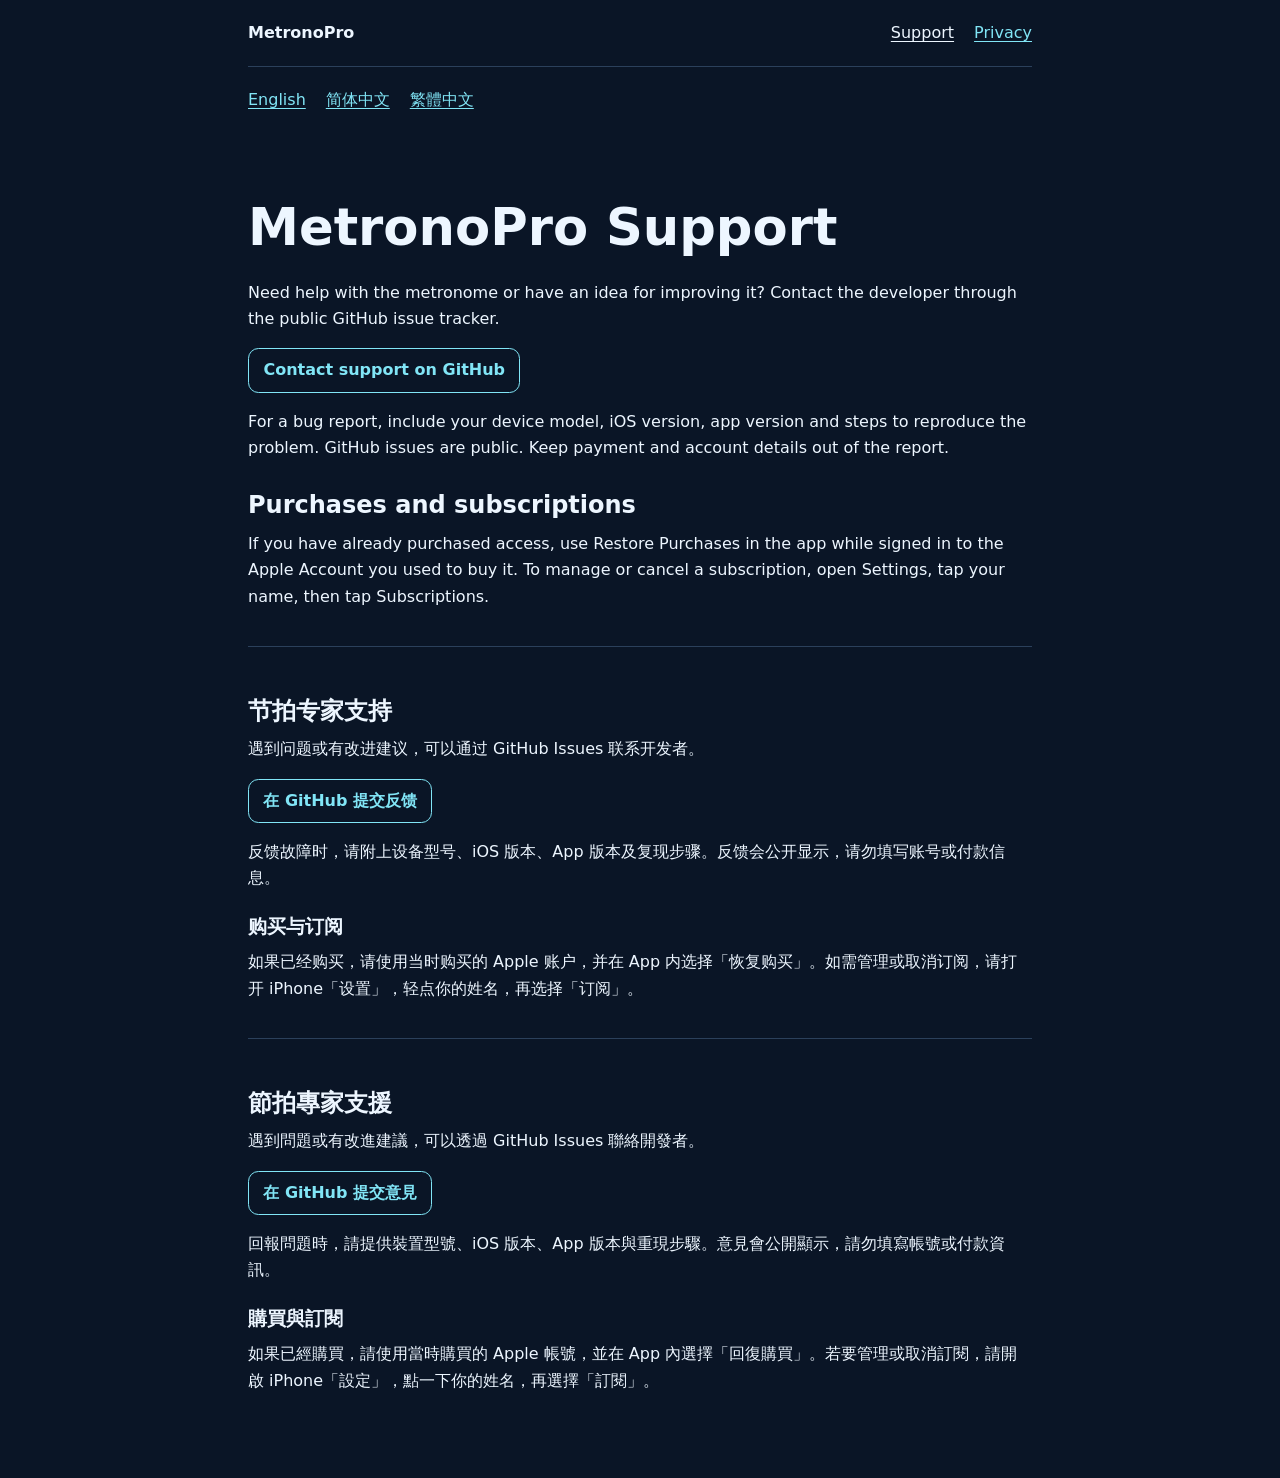
==== index.html @ d9d891e8 "Add MetronoPro support and privacy pages" ====
﻿<!doctype html>
<html lang="en">
<head>
  <meta charset="utf-8">
  <meta name="viewport" content="width=device-width, initial-scale=1">
  <meta name="description" content="Get help with MetronoPro and report an issue.">
  <title>MetronoPro Support</title>
  <link rel="stylesheet" href="style.css">
</head>
<body>
<header>
  <a class="brand" href="./">MetronoPro</a>
  <nav aria-label="Site"><a aria-current="page" href="./">Support</a><a href="privacy/">Privacy</a></nav>
</header>
<main>
  <nav class="languages" aria-label="Language">
    <a href="#english" lang="en">English</a><a href="#simplified" lang="zh-Hans">简体中文</a><a href="#traditional" lang="zh-Hant">繁體中文</a>
  </nav>
  <section id="english">
    <h1>MetronoPro Support</h1>
    <p>Need help with the metronome or have an idea for improving it? Contact the developer through the public GitHub issue tracker.</p>
    <p><a class="action" href="https://github.com/codeage/metronopro-support/issues/new">Contact support on GitHub</a></p>
    <p>For a bug report, include your device model, iOS version, app version and steps to reproduce the problem. GitHub issues are public. Keep payment and account details out of the report.</p>
    <h2>Purchases and subscriptions</h2>
    <p>If you have already purchased access, use Restore Purchases in the app while signed in to the Apple Account you used to buy it. To manage or cancel a subscription, open Settings, tap your name, then tap Subscriptions.</p>
  </section>
  <section id="simplified" lang="zh-Hans">
    <h2>节拍专家支持</h2>
    <p>遇到问题或有改进建议，可以通过 GitHub Issues 联系开发者。</p>
    <p><a class="action" href="https://github.com/codeage/metronopro-support/issues/new">在 GitHub 提交反馈</a></p>
    <p>反馈故障时，请附上设备型号、iOS 版本、App 版本及复现步骤。反馈会公开显示，请勿填写账号或付款信息。</p>
    <h3>购买与订阅</h3>
    <p>如果已经购买，请使用当时购买的 Apple 账户，并在 App 内选择「恢复购买」。如需管理或取消订阅，请打开 iPhone「设置」，轻点你的姓名，再选择「订阅」。</p>
  </section>
  <section id="traditional" lang="zh-Hant">
    <h2>節拍專家支援</h2>
    <p>遇到問題或有改進建議，可以透過 GitHub Issues 聯絡開發者。</p>
    <p><a class="action" href="https://github.com/codeage/metronopro-support/issues/new">在 GitHub 提交意見</a></p>
    <p>回報問題時，請提供裝置型號、iOS 版本、App 版本與重現步驟。意見會公開顯示，請勿填寫帳號或付款資訊。</p>
    <h3>購買與訂閱</h3>
    <p>如果已經購買，請使用當時購買的 Apple 帳號，並在 App 內選擇「回復購買」。若要管理或取消訂閱，請開啟 iPhone「設定」，點一下你的姓名，再選擇「訂閱」。</p>
  </section>
</main>
</body>
</html>
---- style.css ----
﻿:root {
  color-scheme: dark;
  font-family: system-ui, sans-serif;
  color: #edf6ff;
  background: #0a1526;
  line-height: 1.65;
  --link: #81e5f6;
  --rule: #2b405b;
  --muted: #b5c9df;
}
body { max-width: 49rem; margin: 0 auto; padding: 0 clamp(1rem, 5vw, 2rem) 3rem; }
header { display: flex; flex-wrap: wrap; align-items: baseline; justify-content: space-between; gap: .5rem 1.5rem; padding: 1.25rem 0; border-bottom: 1px solid var(--rule); }
nav { display: flex; flex-wrap: wrap; gap: .5rem 1.25rem; }
.brand { color: inherit; font-weight: 750; text-decoration: none; }
a { color: var(--link); text-underline-offset: .2em; }
a[aria-current] { color: inherit; }
a:focus-visible { outline: 2px solid var(--link); outline-offset: .25rem; }
.languages { padding-top: 1.25rem; }
section { padding: 1.25rem 0; scroll-margin-top: 1rem; }
section + section { border-top: 1px solid var(--rule); }
h1, h2, h3 { line-height: 1.25; margin: 1.2em 0 .4em; }
h1 { font-size: clamp(2rem, 6vw, 3.2rem); }
h2 { font-size: 1.5rem; }
h3 { font-size: 1.2rem; }
p { margin: .65rem 0 1rem; }
.date { color: var(--muted); }
.action { display: inline-block; border: 1px solid var(--link); border-radius: .65rem; padding: .5rem .9rem; font-weight: 650; text-decoration: none; }
.action:hover { background: #153248; }
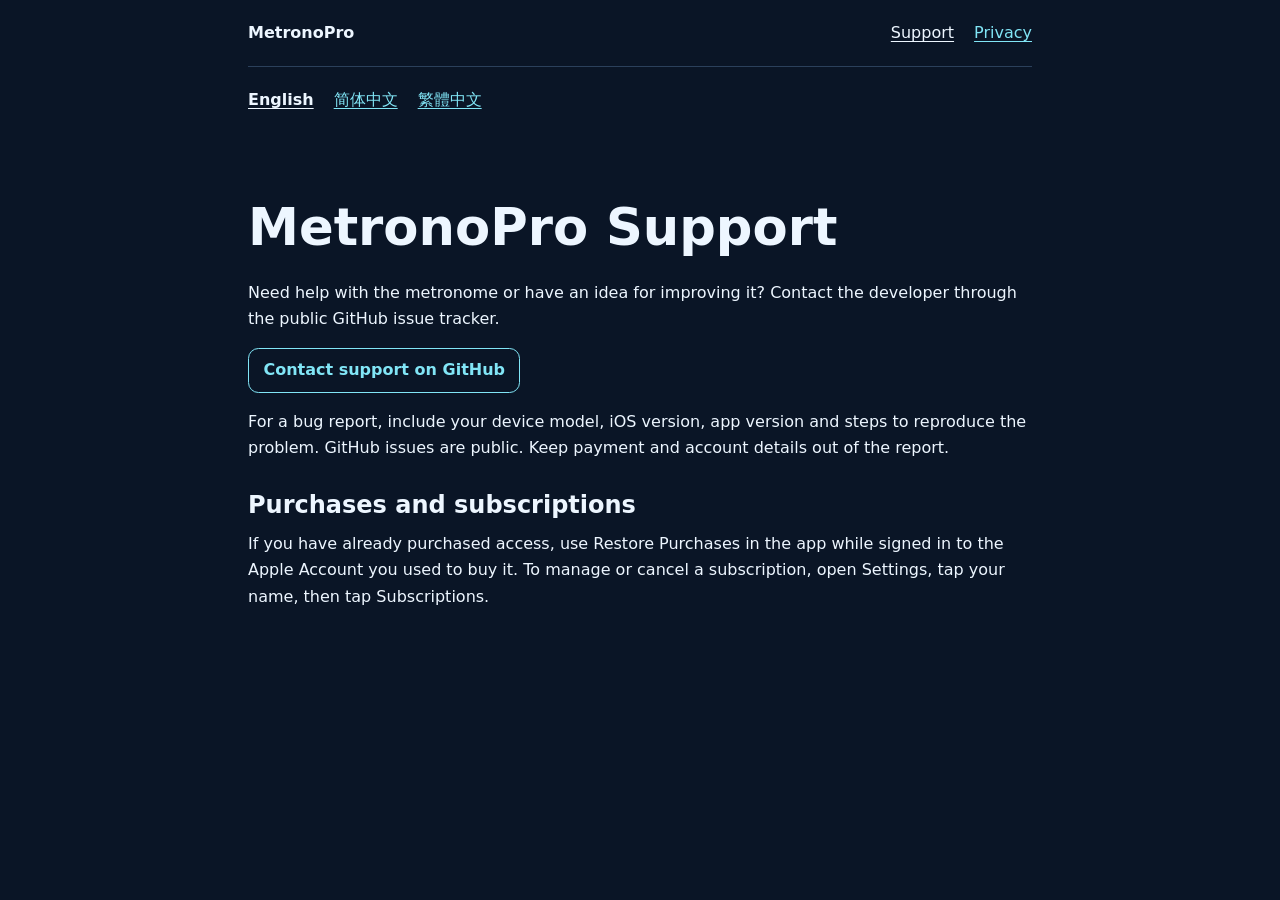
==== commit 42fa6dde: "Show one selected language on support pages" ====
--- a/index.html
+++ b/index.html
@@ -6,11 +6,12 @@
   <meta name="description" content="Get help with MetronoPro and report an issue.">
   <title>MetronoPro Support</title>
   <link rel="stylesheet" href="style.css">
+  <script src="language.js" defer></script>
 </head>
 <body>
 <header>
-  <a class="brand" href="./">MetronoPro</a>
-  <nav aria-label="Site"><a aria-current="page" href="./">Support</a><a href="privacy/">Privacy</a></nav>
+  <a class="brand" href="./" data-localized-link>MetronoPro</a>
+  <nav aria-label="Site"><a aria-current="page" href="./" data-localized-link>Support</a><a href="privacy/" data-localized-link>Privacy</a></nav>
 </header>
 <main>
   <nav class="languages" aria-label="Language">
--- a/style.css
+++ b/style.css
@@ -16,6 +16,7 @@
 a[aria-current] { color: inherit; }
 a:focus-visible { outline: 2px solid var(--link); outline-offset: .25rem; }
 .languages { padding-top: 1.25rem; }
+.languages a[aria-current] { font-weight: 700; }
 section { padding: 1.25rem 0; scroll-margin-top: 1rem; }
 section + section { border-top: 1px solid var(--rule); }
 h1, h2, h3 { line-height: 1.25; margin: 1.2em 0 .4em; }
